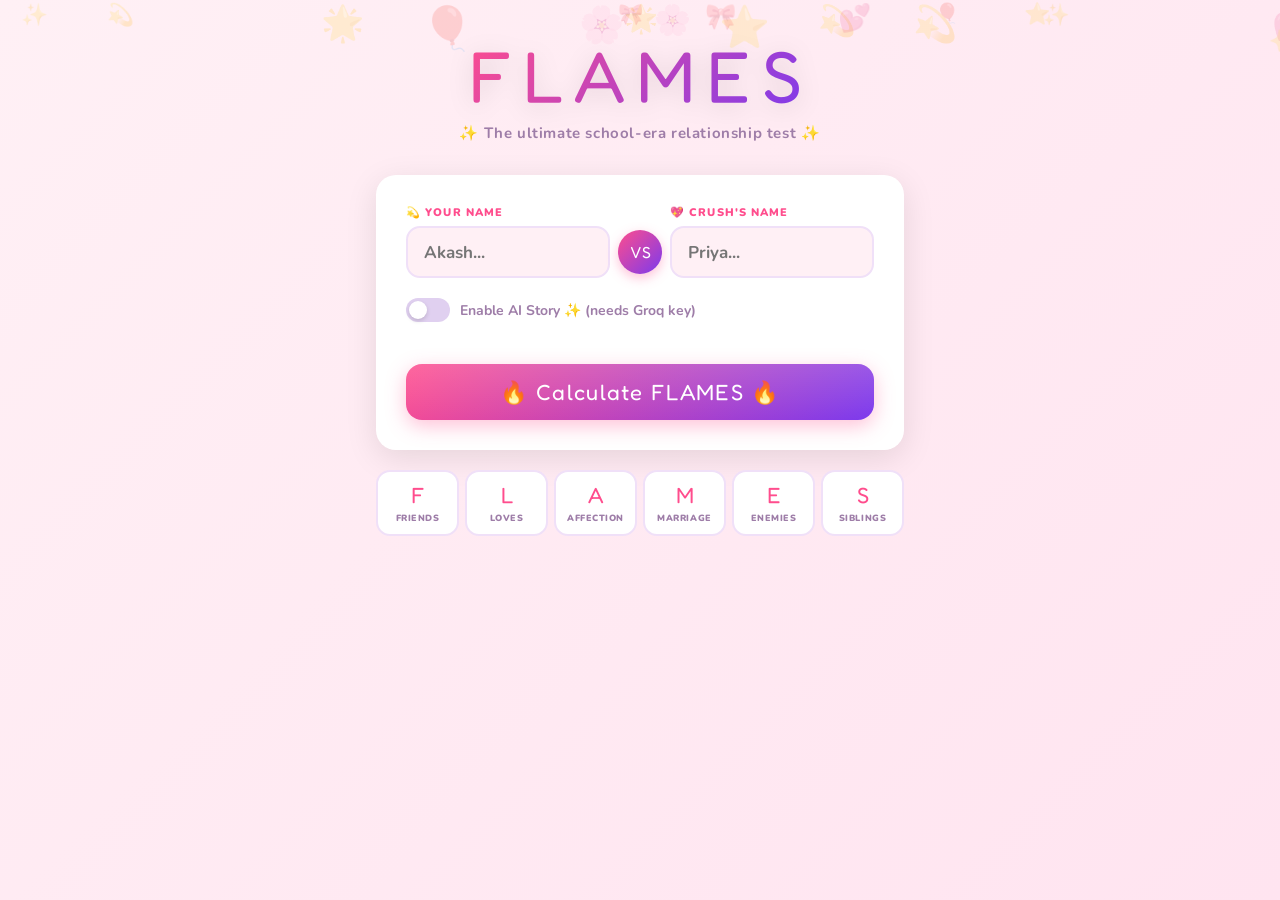
==== frontend/index.html @ 91fce858 "initial commit" ====
<!DOCTYPE html>
<html lang="en">
<head>
  <meta charset="UTF-8" />
  <meta name="viewport" content="width=device-width, initial-scale=1.0" />
  <title>FLAMES 🔥</title>
  <link href="https://fonts.googleapis.com/css2?family=Fredoka+One&family=Nunito:wght@400;600;700;800;900&display=swap" rel="stylesheet"/>
  <link rel="stylesheet" href="style.css"/>
</head>
<body>
<div id="floaties"></div>
<div id="particles"></div>
<div class="page">
  <header class="header">
    <div class="logo">FLAMES</div>
    <p class="tagline">✨ The ultimate school-era relationship test ✨</p>
  </header>
  <div class="card" id="input-card">
    <div class="duo-inputs">
      <div class="input-box">
        <span class="input-label">💫 Your Name</span>
        <input class="name-input" id="name1" placeholder="Akash..." autocomplete="off"/>
      </div>
      <div class="vs-circle">VS</div>
      <div class="input-box">
        <span class="input-label">💖 Crush's Name</span>
        <input class="name-input" id="name2" placeholder="Priya..." autocomplete="off"/>
      </div>
    </div>
    <label class="toggle-row">
      <input type="checkbox" id="gen-story"/>
      <span class="tog"></span>
      Enable AI Story ✨ (needs Groq key)
    </label>
    <p class="error-msg" id="err"></p>
    <button class="btn-calc" id="calc-btn" onclick="startFlames()">🔥 Calculate FLAMES 🔥</button>
  </div>
  <div class="legend" id="legend">
    <div class="leg-item" data-l="F"><span class="leg-l">F</span><span class="leg-w">Friends</span></div>
    <div class="leg-item" data-l="L"><span class="leg-l">L</span><span class="leg-w">Loves</span></div>
    <div class="leg-item" data-l="A"><span class="leg-l">A</span><span class="leg-w">Affection</span></div>
    <div class="leg-item" data-l="M"><span class="leg-l">M</span><span class="leg-w">Marriage</span></div>
    <div class="leg-item" data-l="E"><span class="leg-l">E</span><span class="leg-w">Enemies</span></div>
    <div class="leg-item" data-l="S"><span class="leg-l">S</span><span class="leg-w">Siblings</span></div>
  </div>
  <div id="anim-stage">
    <div class="stage-bg"></div>
    <div class="stage-inner">
      <div class="anim-title" id="anim-title">✏️ Let's do the FLAMES calculation...</div>
      <div class="name-tag" id="tag-n1"></div>
      <div class="name-letters-row" id="row-n1"></div>
      <div class="stage-divider" id="div1"></div>
      <div class="name-tag" id="tag-n2"></div>
      <div class="name-letters-row" id="row-n2"></div>
      <div class="stage-divider" id="div2" style="display:none">⬇️ Remaining Letters ⬇️</div>
      <div class="remaining-row" id="rem-row" style="display:none"></div>
      <div class="count-display" id="count-display" style="display:none"></div>
      <div class="flames-elim-row" id="flames-tiles" style="display:none"></div>
      <div class="elim-step-msg" id="elim-msg"></div>
    </div>
  </div>
  <div id="result-card">
    <div class="outcome-banner" id="ob"></div>
    <div class="story-card" id="story-card" style="display:none">
      <div class="story-hdr">✨ AI Story</div>
      <p class="story-body" id="story-body"></p>
    </div>
    <div class="bgm-card" id="bgm-card">
      <div class="bgm-title" id="bgm-title">🎵 Vibe Music</div>
      <div class="bgm-hint" id="bgm-hint"></div>
    </div>
    <button class="btn-reset" onclick="resetAll()">↺ Try Again!</button>
  </div>
</div>

<!-- Disclaimer Modal -->
<div id="disclaimer-overlay">
  <div class="disclaimer-box">
    <span class="disclaimer-emoji" id="disc-emoji">⚠️</span>
    <div class="disclaimer-title" id="disc-title">Hold up!</div>
    <p class="disclaimer-text" id="disc-text"></p>
    <div class="disclaimer-rules" id="disc-rules"></div>
    <button class="btn-proceed" onclick="proceedCalculation()">Okay okay, show me! 🔥</button>
  </div>
</div>

<!-- Loading -->
<div id="loading">
  <span class="loader-emoji">🔥</span>
  <span class="loader-text">Reading the flames...</span>
</div>

<script src="app.js"></script>
</body>
</html>
---- frontend/style.css ----
/* FLAMES Game - Full Redesign */
:root {
  --bg1:#fff0f5; --bg2:#ffe4f0;
  --accent:#ff4d8d; --accent2:#7c3aed;
  --card:#fff; --text:#1a0a1e; --muted:#9e7da8;
  --radius:20px;
}
body.theme-friends   { --bg1:#e8f4ff;--bg2:#d0eaff;--accent:#2563eb;--accent2:#0ea5e9; }
body.theme-loves     { --bg1:#fff0f5;--bg2:#ffe0ec;--accent:#e11d48;--accent2:#f43f5e; }
body.theme-affection { --bg1:#fffbeb;--bg2:#fef3c7;--accent:#d97706;--accent2:#f59e0b; }
body.theme-marriage  { --bg1:#f0fdf4;--bg2:#dcfce7;--accent:#16a34a;--accent2:#22c55e; }
body.theme-enemies   { --bg1:#1a0000;--bg2:#2d0000;--accent:#ef4444;--accent2:#dc2626;--card:#2a0a0a;--text:#ffd0d0;--muted:#ff9999; }
body.theme-siblings  { --bg1:#fdf4ff;--bg2:#f3e8ff;--accent:#7c3aed;--accent2:#a855f7; }

*,*::before,*::after{box-sizing:border-box;margin:0;padding:0;}
body {
  font-family:'Nunito',sans-serif;
  background:linear-gradient(135deg,var(--bg1) 0%,var(--bg2) 100%);
  min-height:100vh; color:var(--text);
  transition:background 0.8s ease,color 0.4s;
  overflow-x:hidden;
}
#floaties{position:fixed;inset:0;pointer-events:none;z-index:0;overflow:hidden;}
.floaty{position:absolute;font-size:2rem;animation:floatUp linear infinite;opacity:0.18;}
@keyframes floatUp{
  0%{transform:translateY(110vh) rotate(0deg);opacity:0;}
  10%{opacity:0.18;}90%{opacity:0.18;}
  100%{transform:translateY(-10vh) rotate(720deg);opacity:0;}
}
#particles{position:fixed;inset:0;pointer-events:none;z-index:0;}
.particle{position:absolute;width:8px;height:8px;border-radius:50%;animation:particleFall linear infinite;opacity:0;}
@keyframes particleFall{
  0%{transform:translateY(-10px) rotate(0deg);opacity:1;}
  100%{transform:translateY(110vh) rotate(720deg);opacity:0;}
}

.page{position:relative;z-index:1;max-width:560px;margin:0 auto;padding:2rem 1rem 4rem;}

/* HEADER */
.header{text-align:center;margin-bottom:2rem;}
.logo{
  font-family:'Fredoka One',cursive;font-size:72px;letter-spacing:0.15em;
  background:linear-gradient(135deg,var(--accent),var(--accent2));
  -webkit-background-clip:text;-webkit-text-fill-color:transparent;background-clip:text;
  animation:logoBounce 2s ease-in-out infinite;display:inline-block;
  filter:drop-shadow(0 4px 12px rgba(0,0,0,0.12));
}
@keyframes logoBounce{0%,100%{transform:translateY(0) scale(1);}50%{transform:translateY(-6px) scale(1.03);}}
.tagline{font-size:15px;color:var(--muted);font-weight:700;margin-top:4px;letter-spacing:0.04em;}

/* CARD */
.card{
  background:var(--card);border-radius:var(--radius);padding:1.75rem;
  box-shadow:0 8px 32px rgba(0,0,0,0.10);margin-bottom:1.25rem;
  transition:background 0.4s;border:2px solid rgba(255,255,255,0.6);
}

/* INPUTS */
.duo-inputs{display:grid;grid-template-columns:1fr auto 1fr;align-items:flex-end;gap:8px;margin-bottom:1.25rem;}
.input-box{display:flex;flex-direction:column;gap:6px;}
.input-label{font-size:11px;font-weight:900;letter-spacing:0.1em;text-transform:uppercase;color:var(--accent);}
.name-input{
  height:52px;border:2.5px solid #f0e0f8;border-radius:14px;padding:0 16px;
  font-family:'Nunito',sans-serif;font-size:17px;font-weight:700;color:var(--text);
  background:var(--bg1);outline:none;transition:border-color 0.2s,box-shadow 0.2s,transform 0.15s;width:100%;
}
.name-input:focus{border-color:var(--accent);box-shadow:0 0 0 4px rgba(255,77,141,0.12);transform:scale(1.02);}
.vs-circle{
  width:44px;height:44px;border-radius:50%;
  background:linear-gradient(135deg,var(--accent),var(--accent2));
  display:flex;align-items:center;justify-content:center;
  font-family:'Fredoka One',cursive;font-size:16px;color:#fff;
  box-shadow:0 4px 12px rgba(255,77,141,0.35);flex-shrink:0;margin-bottom:4px;
}
.toggle-row{display:flex;align-items:center;gap:10px;font-size:14px;font-weight:700;color:var(--muted);margin-bottom:1rem;cursor:pointer;user-select:none;}
.toggle-row input{display:none;}
.tog{width:44px;height:24px;background:#e0d0f0;border-radius:999px;position:relative;transition:background 0.2s;flex-shrink:0;}
.tog::after{content:'';position:absolute;width:18px;height:18px;background:#fff;border-radius:50%;top:3px;left:3px;transition:transform 0.2s;box-shadow:0 2px 4px rgba(0,0,0,0.15);}
.toggle-row input:checked+.tog{background:var(--accent);}
.toggle-row input:checked+.tog::after{transform:translateX(20px);}
.error-msg{font-size:13px;color:#e11d48;font-weight:700;min-height:18px;margin-bottom:8px;}
.btn-calc{
  width:100%;height:56px;background:linear-gradient(135deg,var(--accent),var(--accent2));
  color:#fff;border:none;border-radius:16px;font-family:'Fredoka One',cursive;font-size:22px;
  letter-spacing:0.06em;cursor:pointer;box-shadow:0 6px 20px rgba(255,77,141,0.35);
  transition:transform 0.15s,box-shadow 0.15s,opacity 0.2s;position:relative;overflow:hidden;
}
.btn-calc:hover{transform:translateY(-2px);box-shadow:0 10px 28px rgba(255,77,141,0.4);}
.btn-calc:active{transform:scale(0.97);}
.btn-calc:disabled{opacity:0.5;cursor:not-allowed;}
.btn-calc::after{content:'';position:absolute;inset:0;background:linear-gradient(rgba(255,255,255,0.15),transparent);}

/* LEGEND */
.legend{display:flex;gap:6px;justify-content:space-between;margin-bottom:1.25rem;}
.leg-item{flex:1;display:flex;flex-direction:column;align-items:center;gap:4px;padding:10px 4px;border-radius:14px;border:2px solid #f0e0f8;background:var(--card);transition:all 0.3s;cursor:default;}
.leg-item.active{background:linear-gradient(135deg,var(--accent),var(--accent2));border-color:var(--accent);transform:scale(1.12) translateY(-4px);box-shadow:0 8px 20px rgba(255,77,141,0.35);}
.leg-l{font-family:'Fredoka One',cursive;font-size:22px;color:var(--accent);transition:color 0.3s;}
.leg-item.active .leg-l{color:#fff;}
.leg-w{font-size:9px;font-weight:900;letter-spacing:0.06em;text-transform:uppercase;color:var(--muted);}
.leg-item.active .leg-w{color:rgba(255,255,255,0.85);}

/* DISCLAIMER */
#disclaimer-overlay{display:none;position:fixed;inset:0;z-index:1000;background:rgba(0,0,0,0.55);backdrop-filter:blur(6px);align-items:center;justify-content:center;}
#disclaimer-overlay.show{display:flex;}
.disclaimer-box{
  background:var(--card);border-radius:24px;padding:2rem;max-width:400px;width:90%;text-align:center;
  box-shadow:0 24px 60px rgba(0,0,0,0.25);animation:popIn 0.4s cubic-bezier(0.34,1.56,0.64,1);border:3px solid var(--accent);
}
@keyframes popIn{from{opacity:0;transform:scale(0.6) rotate(-4deg);}to{opacity:1;transform:scale(1) rotate(0deg);}}
.disclaimer-emoji{font-size:56px;margin-bottom:0.75rem;display:block;}
.disclaimer-title{font-family:'Fredoka One',cursive;font-size:26px;color:var(--accent);margin-bottom:0.75rem;}
.disclaimer-text{font-size:14px;line-height:1.7;color:var(--muted);font-weight:600;margin-bottom:1.25rem;}
.disclaimer-rules{background:var(--bg1);border-radius:14px;padding:1rem;margin-bottom:1.25rem;text-align:left;}
.disclaimer-rules p{font-size:13px;font-weight:700;color:var(--text);margin-bottom:6px;line-height:1.5;}
.btn-proceed{width:100%;height:48px;background:linear-gradient(135deg,var(--accent),var(--accent2));color:#fff;border:none;border-radius:14px;font-family:'Fredoka One',cursive;font-size:20px;cursor:pointer;transition:transform 0.15s;}
.btn-proceed:hover{transform:scale(1.03);}

/* ANIMATION STAGE */
#anim-stage{display:none;position:relative;min-height:320px;border-radius:var(--radius);overflow:hidden;margin-bottom:1.25rem;}
#anim-stage.show{display:block;}
.stage-bg{position:absolute;inset:0;background:linear-gradient(135deg,var(--bg1),var(--bg2));border-radius:var(--radius);border:2px solid rgba(255,255,255,0.6);}
.stage-inner{position:relative;z-index:1;padding:1.5rem;}
.anim-title{font-family:'Fredoka One',cursive;font-size:14px;color:var(--muted);letter-spacing:0.08em;text-transform:uppercase;margin-bottom:1rem;text-align:center;transition:all 0.4s;}
.name-tag{font-family:'Fredoka One',cursive;font-size:13px;color:var(--accent);text-align:center;margin-bottom:6px;letter-spacing:0.06em;}
.name-letters-row{display:flex;flex-wrap:wrap;gap:6px;justify-content:center;margin-bottom:0.5rem;}
.nl{
  width:36px;height:36px;border-radius:10px;display:flex;align-items:center;justify-content:center;
  font-family:'Fredoka One',cursive;font-size:18px;border:2.5px solid #e0cff0;background:#fff;color:var(--text);
  transition:all 0.4s;animation:letterPop 0.4s cubic-bezier(0.34,1.56,0.64,1) both;
}
@keyframes letterPop{from{opacity:0;transform:scale(0) rotate(-20deg);}to{opacity:1;transform:scale(1) rotate(0deg);}}
.nl.common{background:linear-gradient(135deg,var(--accent),var(--accent2));border-color:var(--accent);color:#fff;animation:commonGlow 0.5s ease both;}
@keyframes commonGlow{0%{transform:scale(1);}50%{transform:scale(1.3);box-shadow:0 0 20px var(--accent);}100%{transform:scale(1.1);}}
.nl.struck{background:#fee2e2;border-color:#fca5a5;color:#ef4444;text-decoration:line-through;transform:scale(0.85);opacity:0.5;}
.stage-divider{text-align:center;font-family:'Fredoka One',cursive;font-size:13px;color:var(--accent);margin:0.5rem 0;letter-spacing:0.08em;}
.remaining-row{display:flex;justify-content:center;gap:8px;flex-wrap:wrap;margin:0.5rem 0;}
.rem-letter{
  padding:6px 12px;border-radius:10px;background:var(--bg1);border:2px solid var(--accent);
  font-family:'Fredoka One',cursive;font-size:16px;color:var(--accent);
  animation:remPop 0.3s cubic-bezier(0.34,1.56,0.64,1) both;
}
@keyframes remPop{from{opacity:0;transform:translateY(20px) scale(0.5);}to{opacity:1;transform:translateY(0) scale(1);}}
.count-display{text-align:center;margin:0.75rem 0;font-family:'Fredoka One',cursive;font-size:16px;color:var(--text);}
.count-display span{font-size:36px;color:var(--accent);display:inline-block;animation:countBounce 0.4s cubic-bezier(0.34,1.56,0.64,1);}
@keyframes countBounce{from{transform:scale(0);opacity:0;}to{transform:scale(1);opacity:1;}}
.flames-elim-row{display:flex;gap:8px;justify-content:center;flex-wrap:wrap;margin:0.75rem 0;}
.fe-tile{
  width:44px;height:44px;border-radius:12px;display:flex;align-items:center;justify-content:center;
  font-family:'Fredoka One',cursive;font-size:20px;border:2.5px solid #e0cff0;background:#fff;color:var(--text);
  transition:all 0.35s cubic-bezier(0.34,1.56,0.64,1);
}
.fe-tile.elim{background:#fee2e2;border-color:#fca5a5;color:#ef4444;text-decoration:line-through;transform:scale(0.75) rotate(-8deg);opacity:0.4;}
.fe-tile.winner-tile{
  background:linear-gradient(135deg,var(--accent),var(--accent2));border-color:var(--accent);color:#fff;
  transform:scale(1.3);box-shadow:0 8px 24px rgba(255,77,141,0.4);animation:winnerPulse 0.6s ease infinite alternate;
}
@keyframes winnerPulse{from{box-shadow:0 8px 24px rgba(255,77,141,0.4);}to{box-shadow:0 12px 36px rgba(255,77,141,0.7);}}
.elim-step-msg{text-align:center;font-size:13px;font-weight:700;color:var(--muted);min-height:20px;margin-top:4px;transition:opacity 0.3s;}

/* RESULT */
#result-card{display:none;}
#result-card.show{display:block;}
.outcome-banner{
  border-radius:20px;padding:1.5rem;text-align:center;margin-bottom:1rem;
  animation:bannerIn 0.6s cubic-bezier(0.34,1.56,0.64,1);position:relative;overflow:hidden;
}
@keyframes bannerIn{from{opacity:0;transform:scale(0.8) translateY(20px);}to{opacity:1;transform:scale(1) translateY(0);}}
.outcome-banner::before{content:'';position:absolute;inset:-50%;background:radial-gradient(circle,rgba(255,255,255,0.2) 0%,transparent 70%);animation:shimmer 3s linear infinite;}
@keyframes shimmer{from{transform:rotate(0deg);}to{transform:rotate(360deg);}}
.ob-emoji{font-size:64px;display:block;margin-bottom:0.5rem;animation:emojiSpin 0.5s ease;}
@keyframes emojiSpin{from{transform:rotate(-20deg) scale(0);}to{transform:rotate(0deg) scale(1);}}
.ob-names{font-size:14px;font-weight:700;opacity:0.8;margin-bottom:4px;}
.ob-label{font-family:'Fredoka One',cursive;font-size:40px;animation:labelSlide 0.5s ease both;}
@keyframes labelSlide{from{opacity:0;letter-spacing:0.5em;}to{opacity:1;letter-spacing:0.04em;}}
.ob-quote{font-size:13px;font-style:italic;opacity:0.75;margin-top:8px;font-weight:700;line-height:1.5;}
.ob-friends  {background:linear-gradient(135deg,#dbeafe,#bfdbfe);color:#1e40af;}
.ob-loves    {background:linear-gradient(135deg,#ffe4e6,#fecdd3);color:#be123c;}
.ob-affection{background:linear-gradient(135deg,#fef3c7,#fde68a);color:#92400e;}
.ob-marriage {background:linear-gradient(135deg,#dcfce7,#bbf7d0);color:#14532d;}
.ob-enemies  {background:linear-gradient(135deg,#450a0a,#7f1d1d);color:#fca5a5;}
.ob-siblings {background:linear-gradient(135deg,#f3e8ff,#e9d5ff);color:#581c87;}

.story-card{background:linear-gradient(135deg,#fdf2f8,#f5f3ff);border:2px solid #fbcfe8;border-radius:18px;padding:1.25rem;margin-bottom:1rem;}
.story-hdr{font-size:11px;font-weight:900;letter-spacing:0.1em;text-transform:uppercase;color:#be185d;margin-bottom:8px;}
.story-body{font-size:15px;line-height:1.7;color:#4a1b2c;font-weight:600;}
.bgm-card{background:var(--bg1);border-radius:18px;padding:1.25rem;border:2px dashed var(--accent);margin-bottom:1rem;text-align:center;}
.bgm-title{font-family:'Fredoka One',cursive;font-size:18px;color:var(--accent);margin-bottom:6px;}
.bgm-hint{font-size:13px;font-weight:700;color:var(--muted);line-height:1.8;}
.bgm-hint a{color:var(--accent);text-decoration:none;}
.bgm-hint a:hover{text-decoration:underline;}
.btn-reset{width:100%;height:48px;background:transparent;border:2.5px solid var(--accent);border-radius:14px;font-family:'Fredoka One',cursive;font-size:18px;color:var(--accent);cursor:pointer;transition:all 0.2s;margin-top:0.5rem;}
.btn-reset:hover{background:var(--accent);color:#fff;}

/* LOADING */
#loading{display:none;position:fixed;inset:0;z-index:500;background:rgba(255,240,250,0.85);backdrop-filter:blur(8px);align-items:center;justify-content:center;flex-direction:column;gap:16px;}
#loading.show{display:flex;}
.loader-emoji{font-size:52px;animation:spin 0.8s linear infinite;display:inline-block;}
@keyframes spin{to{transform:rotate(360deg);}}
.loader-text{font-family:'Fredoka One',cursive;font-size:20px;color:var(--accent);}

@media(max-width:400px){
  .logo{font-size:52px;}
  .duo-inputs{grid-template-columns:1fr;gap:4px;}
  .vs-circle{display:none;}
  .fe-tile{width:38px;height:38px;font-size:17px;}
}
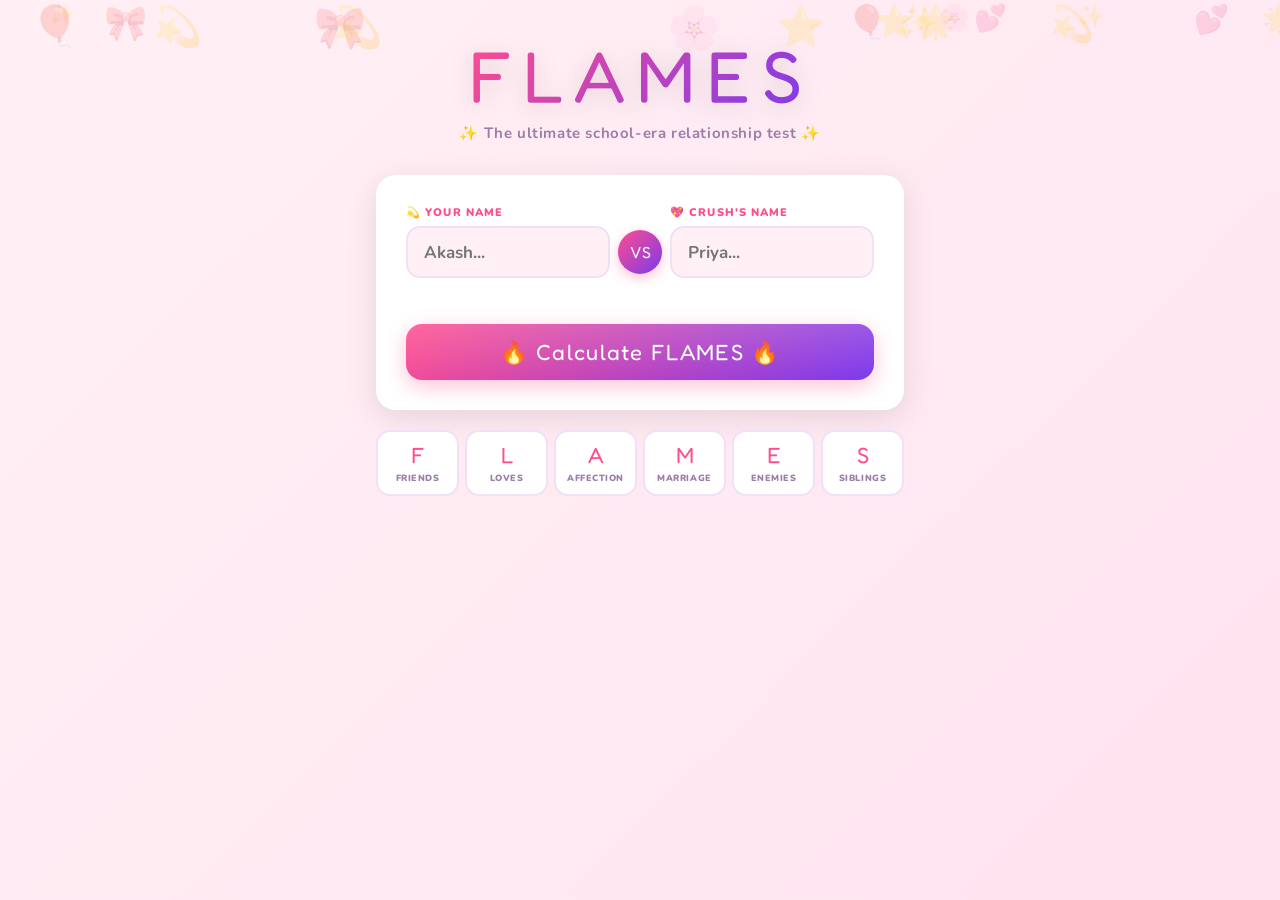
==== commit 5dffba5e: "small UI updates by gokul" ====
--- a/frontend/index.html
+++ b/frontend/index.html
@@ -27,11 +27,7 @@
         <input class="name-input" id="name2" placeholder="Priya..." autocomplete="off"/>
       </div>
     </div>
-    <label class="toggle-row">
-      <input type="checkbox" id="gen-story"/>
-      <span class="tog"></span>
-      Enable AI Story ✨ (needs Groq key)
-    </label>
+
     <p class="error-msg" id="err"></p>
     <button class="btn-calc" id="calc-btn" onclick="startFlames()">🔥 Calculate FLAMES 🔥</button>
   </div>
@@ -62,7 +58,6 @@
   <div id="result-card">
     <div class="outcome-banner" id="ob"></div>
     <div class="story-card" id="story-card" style="display:none">
-      <div class="story-hdr">✨ AI Story</div>
       <p class="story-body" id="story-body"></p>
     </div>
     <div class="bgm-card" id="bgm-card">
@@ -73,16 +68,6 @@
   </div>
 </div>
 
-<!-- Disclaimer Modal -->
-<div id="disclaimer-overlay">
-  <div class="disclaimer-box">
-    <span class="disclaimer-emoji" id="disc-emoji">⚠️</span>
-    <div class="disclaimer-title" id="disc-title">Hold up!</div>
-    <p class="disclaimer-text" id="disc-text"></p>
-    <div class="disclaimer-rules" id="disc-rules"></div>
-    <button class="btn-proceed" onclick="proceedCalculation()">Okay okay, show me! 🔥</button>
-  </div>
-</div>
 
 <!-- Loading -->
 <div id="loading">
--- a/frontend/style.css
+++ b/frontend/style.css
@@ -180,9 +180,9 @@
 .ob-enemies  {background:linear-gradient(135deg,#450a0a,#7f1d1d);color:#fca5a5;}
 .ob-siblings {background:linear-gradient(135deg,#f3e8ff,#e9d5ff);color:#581c87;}
 
-.story-card{background:linear-gradient(135deg,#fdf2f8,#f5f3ff);border:2px solid #fbcfe8;border-radius:18px;padding:1.25rem;margin-bottom:1rem;}
-.story-hdr{font-size:11px;font-weight:900;letter-spacing:0.1em;text-transform:uppercase;color:#be185d;margin-bottom:8px;}
-.story-body{font-size:15px;line-height:1.7;color:#4a1b2c;font-weight:600;}
+.story-card{background:var(--bg1);border:2px solid var(--accent);border-radius:18px;padding:1.25rem;margin-bottom:1rem;}
+.story-hdr{font-size:11px;font-weight:900;letter-spacing:0.1em;text-transform:uppercase;color:var(--accent);margin-bottom:8px;}
+.story-body{font-size:15px;line-height:1.7;color:var(--text);font-weight:600;text-align:center;}
 .bgm-card{background:var(--bg1);border-radius:18px;padding:1.25rem;border:2px dashed var(--accent);margin-bottom:1rem;text-align:center;}
 .bgm-title{font-family:'Fredoka One',cursive;font-size:18px;color:var(--accent);margin-bottom:6px;}
 .bgm-hint{font-size:13px;font-weight:700;color:var(--muted);line-height:1.8;}
